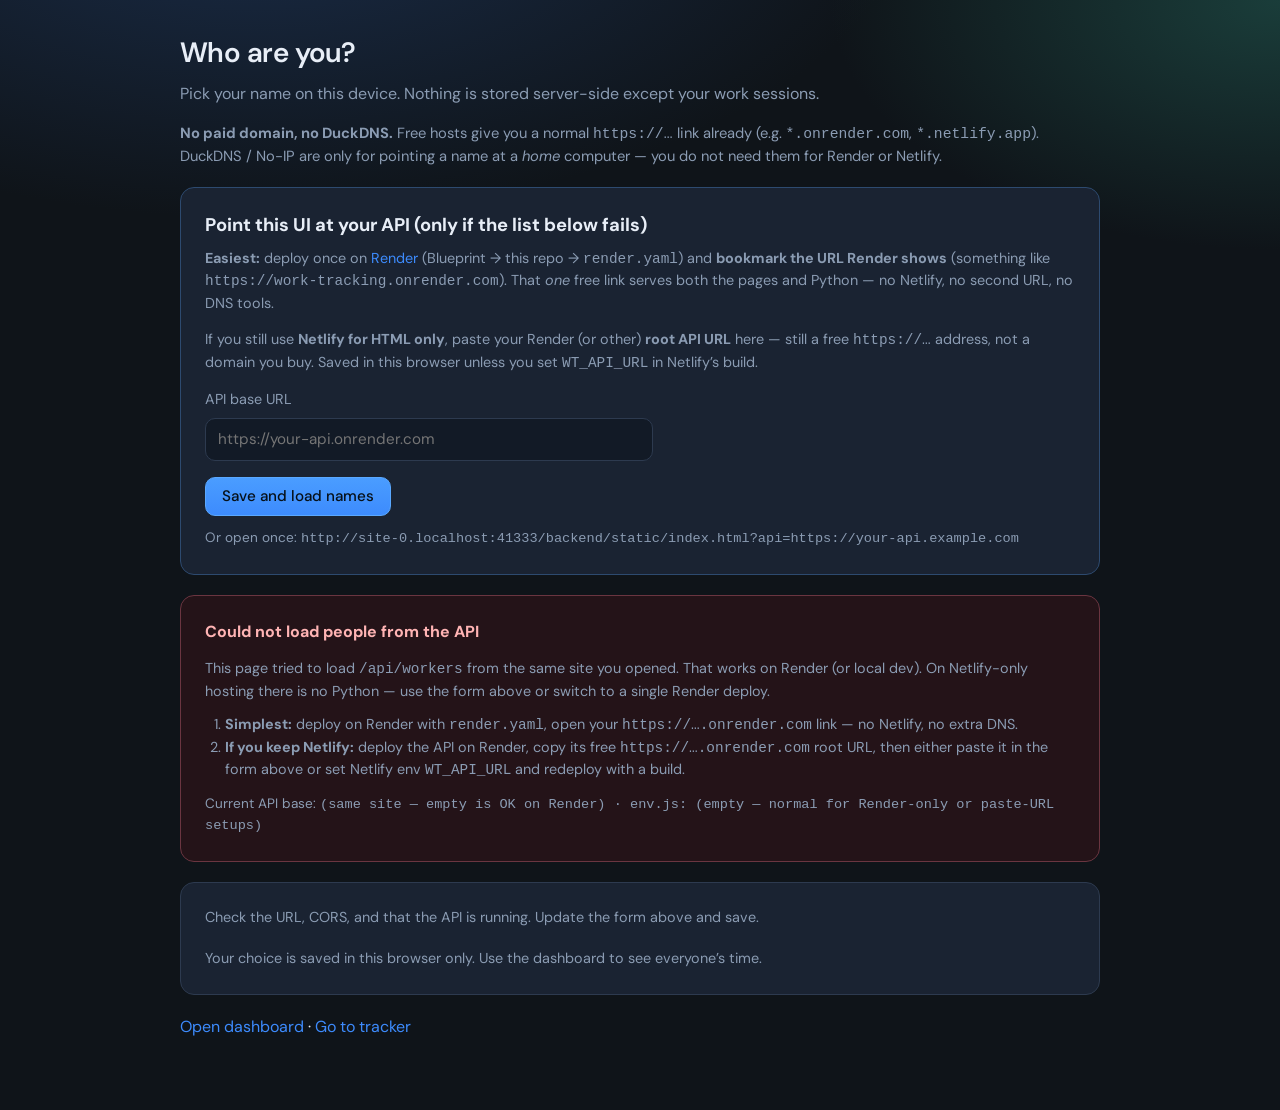
==== backend/static/index.html @ d48763ad "Initial commit: work tracking (FastAPI + static UI) Add time tracking for three people with session " ====
<!DOCTYPE html>
<html lang="en">
  <head>
    <meta charset="UTF-8" />
    <meta name="viewport" content="width=device-width, initial-scale=1" />
    <title>Who is working?</title>
    <link rel="preconnect" href="https://fonts.googleapis.com" />
    <link rel="preconnect" href="https://fonts.gstatic.com" crossorigin />
    <link
      href="https://fonts.googleapis.com/css2?family=DM+Sans:ital,opsz,wght@0,9..40,400;0,9..40,500;0,9..40,600;0,9..40,700;1,9..40,400&display=swap"
      rel="stylesheet"
    />
    <link rel="stylesheet" href="styles.css" />
  </head>
  <body>
    <div class="shell">
      <h1>Who are you?</h1>
      <p class="sub">Pick your name on this device. Nothing is stored server-side except your work sessions.</p>
      <p class="muted" style="margin: -1rem 0 1.25rem; font-size: 0.92rem">
        <strong>No paid domain, no DuckDNS.</strong> Free hosts give you a normal <code>https://…</code> link already (e.g.
        <code>*.onrender.com</code>, <code>*.netlify.app</code>). DuckDNS / No-IP are only for pointing a name at a
        <em>home</em> computer — you do not need them for Render or Netlify.
      </p>

      <div id="api-setup" class="card" style="display: none; border-color: #2d4a6f">
        <h2 style="font-size: 1.15rem; margin: 0 0 0.5rem">Point this UI at your API (only if the list below fails)</h2>
        <p class="muted" style="margin-top: 0">
          <strong>Easiest:</strong> deploy once on
          <a href="https://render.com" target="_blank" rel="noopener">Render</a> (Blueprint → this repo → <code>render.yaml</code>) and
          <strong>bookmark the URL Render shows</strong> (something like <code>https://work-tracking.onrender.com</code>). That
          <em>one</em> free link serves both the pages and Python — no Netlify, no second URL, no DNS tools.
        </p>
        <p class="muted" style="margin-top: 0.75rem">
          If you still use <strong>Netlify for HTML only</strong>, paste your Render (or other) <strong>root API URL</strong> here — still a
          free <code>https://…</code> address, not a domain you buy. Saved in this browser unless you set
          <code>WT_API_URL</code> in Netlify’s build.
        </p>
        <label class="muted" for="api-url-input" style="display: block; margin-top: 0.75rem">API base URL</label>
        <input
          id="api-url-input"
          class="api-url-field"
          type="url"
          autocomplete="url"
          placeholder="https://your-api.onrender.com"
        />
        <div class="row" style="margin-top: 0.5rem">
          <button type="button" class="btn btn-primary" id="api-url-save">Save and load names</button>
        </div>
        <p class="muted" style="margin: 0.75rem 0 0; font-size: 0.85rem">
          Or open once:
          <code style="word-break: break-all" id="api-example"></code>
        </p>
      </div>

      <div id="api-error" class="card" style="display: none; border-color: #6a3540; background: #241318">
        <strong style="color: #ffb4b4">Could not load people from the API</strong>
        <p class="muted" style="margin-bottom: 0.75rem">
          This page tried to load <code>/api/workers</code> from the same site you opened. That works on Render (or local dev). On
          Netlify-only hosting there is no Python — use the form above or switch to a single Render deploy.
        </p>
        <ol class="muted" style="margin: 0 0 0.75rem; padding-left: 1.25rem">
          <li>
            <strong>Simplest:</strong> deploy on Render with <code>render.yaml</code>, open your
            <code>https://….onrender.com</code> link — no Netlify, no extra DNS.
          </li>
          <li>
            <strong>If you keep Netlify:</strong> deploy the API on Render, copy its free <code>https://….onrender.com</code> root URL, then
            either paste it in the form above or set Netlify env <code>WT_API_URL</code> and redeploy with a build.
          </li>
        </ol>
        <p class="muted" style="margin: 0; font-size: 0.85rem">
          Current API base: <code id="api-base-shown">(empty)</code>
        </p>
      </div>
      <div id="people-card" class="card">
        <div id="people" class="people"></div>
        <p class="muted" style="margin-top: 1.25rem; margin-bottom: 0">
          Your choice is saved in this browser only. Use the dashboard to see everyone’s time.
        </p>
      </div>
      <p><a href="dashboard.html">Open dashboard</a> · <a href="work.html">Go to tracker</a></p>
    </div>
    <script src="env.js"></script>
    <script src="config.js"></script>
    <script src="api.js"></script>
    <script>
      const setup = document.getElementById("api-setup");
      const peopleCard = document.getElementById("people-card");
      document.getElementById("api-example").textContent =
        window.location.origin + window.location.pathname + "?api=https://your-api.example.com";

      function normalizeApiUrl(raw) {
        let s = String(raw || "").trim();
        if (!s) return "";
        s = s.replace(/\/+$/, "");
        if (!/^https?:\/\//i.test(s)) s = "https://" + s;
        return s;
      }

      document.getElementById("api-url-save").addEventListener("click", () => {
        const v = normalizeApiUrl(document.getElementById("api-url-input").value);
        if (!v) {
          alert("Paste your API URL, e.g. https://something.onrender.com");
          return;
        }
        try {
          localStorage.setItem("wt_api_base", v);
        } catch (e) {
          alert("Could not save (private window?). Try ?api=… in the address bar instead.");
          return;
        }
        location.reload();
      });

      async function load() {
        const err = document.getElementById("api-error");
        err.style.display = "none";
        const baseShown = document.getElementById("api-base-shown");
        const envHint =
          typeof window.__ENV_WT_API__ !== "undefined" && String(window.__ENV_WT_API__).trim()
            ? String(window.__ENV_WT_API__).trim()
            : "(empty — normal for Render-only or paste-URL setups)";
        baseShown.textContent =
          (window.__WT_API_BASE__ || "(same site — empty is OK on Render)") + " · env.js: " + envHint;

        const box = document.getElementById("people");
        box.innerHTML = '<p class="muted" style="margin:0">Loading…</p>';

        let workers;
        try {
          const r = await fetch(apiUrl("/api/workers"));
          const text = await r.text();
          if (!r.ok) {
            throw new Error("HTTP " + r.status + ": " + text.slice(0, 200));
          }
          workers = JSON.parse(text);
        } catch (e) {
          err.style.display = "block";
          setup.style.display = "block";
          peopleCard.style.display = "block";
          document.getElementById("api-url-input").value = window.__WT_API_BASE__ || "";
          box.innerHTML =
            '<p class="muted" style="margin:0">Check the URL, CORS, and that the API is running. Update the form above and save.</p>';
          console.error(e);
          return;
        }

        if (!Array.isArray(workers) || workers.length === 0) {
          err.style.display = "block";
          setup.style.display = "block";
          box.innerHTML = '<p class="muted" style="margin:0">Server returned no workers.</p>';
          return;
        }

        err.style.display = "none";
        setup.style.display = "none";
        peopleCard.style.display = "block";
        for (const w of workers) {
          const b = document.createElement("button");
          b.type = "button";
          b.className = "person";
          b.textContent = w.display_name;
          b.addEventListener("click", () => {
            localStorage.setItem("wt_worker_id", String(w.id));
            localStorage.setItem("wt_worker_name", w.display_name);
            window.location.href = "work.html";
          });
          box.appendChild(b);
        }
      }

      peopleCard.style.display = "block";
      load();
    </script>
  </body>
</html>
---- backend/static/styles.css ----
:root {
  --bg: #0f1419;
  --surface: #1a2332;
  --border: #2d3a4f;
  --text: #e8eef7;
  --muted: #8b9cb3;
  --accent: #3d8bfd;
  --accent-dim: #2654a3;
  --success: #3dd68c;
  --warning: #f5a524;
  --danger: #f55555;
  --font: "DM Sans", system-ui, sans-serif;
}

* {
  box-sizing: border-box;
}

body {
  margin: 0;
  min-height: 100vh;
  font-family: var(--font);
  background: radial-gradient(1200px 600px at 20% -10%, #1a2d4a 0%, transparent 55%),
    radial-gradient(900px 500px at 100% 0%, #1a3d3a 0%, transparent 50%), var(--bg);
  color: var(--text);
  line-height: 1.5;
}

a {
  color: var(--accent);
  text-decoration: none;
}

a:hover {
  text-decoration: underline;
}

.shell {
  max-width: 960px;
  margin: 0 auto;
  padding: 2rem 1.25rem 4rem;
}

h1 {
  font-weight: 600;
  letter-spacing: -0.02em;
  font-size: 1.75rem;
  margin: 0 0 0.5rem;
}

.sub {
  color: var(--muted);
  margin: 0 0 2rem;
}

.card {
  background: var(--surface);
  border: 1px solid var(--border);
  border-radius: 14px;
  padding: 1.5rem;
  margin-bottom: 1.25rem;
}

.row {
  display: flex;
  flex-wrap: wrap;
  gap: 0.75rem;
  align-items: center;
}

.btn {
  font-family: inherit;
  font-size: 0.95rem;
  font-weight: 500;
  border-radius: 10px;
  border: 1px solid var(--border);
  background: var(--surface);
  color: var(--text);
  padding: 0.55rem 1rem;
  cursor: pointer;
  transition: background 0.15s, border-color 0.15s;
}

.btn:hover {
  border-color: var(--muted);
  background: #223044;
}

.btn-primary {
  background: linear-gradient(180deg, #4a9dff, var(--accent));
  border-color: #5aa8ff;
  color: #061018;
}

.btn-primary:hover {
  filter: brightness(1.05);
}

.btn-danger {
  border-color: #8a3030;
  background: #3a1a1a;
  color: #ffb4b4;
}

.btn-danger:hover {
  background: #4a2222;
}

.btn-ghost {
  background: transparent;
}

.people {
  display: grid;
  grid-template-columns: repeat(auto-fit, minmax(200px, 1fr));
  gap: 1rem;
}

.person {
  display: block;
  padding: 1.25rem 1rem;
  border-radius: 12px;
  border: 1px solid var(--border);
  background: #151d2a;
  color: var(--text);
  text-align: center;
  font-size: 1.1rem;
  font-weight: 600;
  cursor: pointer;
  transition: transform 0.12s, border-color 0.12s;
}

.person:hover {
  border-color: var(--accent);
  transform: translateY(-2px);
}

.nav-top {
  display: flex;
  justify-content: space-between;
  align-items: center;
  margin-bottom: 1.5rem;
  flex-wrap: wrap;
  gap: 0.75rem;
}

.badge {
  display: inline-block;
  padding: 0.2rem 0.55rem;
  border-radius: 999px;
  font-size: 0.75rem;
  font-weight: 600;
  background: #223044;
  color: var(--muted);
}

.badge-live {
  background: #1a3d2a;
  color: var(--success);
}

.timer {
  font-variant-numeric: tabular-nums;
  font-size: 2.5rem;
  font-weight: 700;
  letter-spacing: -0.03em;
}

table {
  width: 100%;
  border-collapse: collapse;
  font-size: 0.92rem;
}

th,
td {
  text-align: left;
  padding: 0.65rem 0.5rem;
  border-bottom: 1px solid var(--border);
}

th {
  color: var(--muted);
  font-weight: 500;
  font-size: 0.8rem;
  text-transform: uppercase;
  letter-spacing: 0.04em;
}

.muted {
  color: var(--muted);
  font-size: 0.9rem;
}

.log {
  font-size: 0.82rem;
  color: var(--muted);
  max-height: 140px;
  overflow-y: auto;
  margin-top: 0.75rem;
  padding: 0.5rem;
  background: #121a26;
  border-radius: 8px;
  border: 1px solid var(--border);
}

.thumb {
  max-width: 120px;
  max-height: 72px;
  border-radius: 6px;
  border: 1px solid var(--border);
  object-fit: cover;
}

.flex-between {
  display: flex;
  justify-content: space-between;
  align-items: flex-start;
  gap: 1rem;
  flex-wrap: wrap;
}

.api-url-field {
  width: 100%;
  max-width: 28rem;
  font: inherit;
  font-size: 0.95rem;
  padding: 0.55rem 0.75rem;
  border-radius: 10px;
  border: 1px solid var(--border);
  background: #121a26;
  color: var(--text);
  margin: 0.5rem 0;
}

.api-url-field:focus {
  outline: none;
  border-color: var(--accent);
}
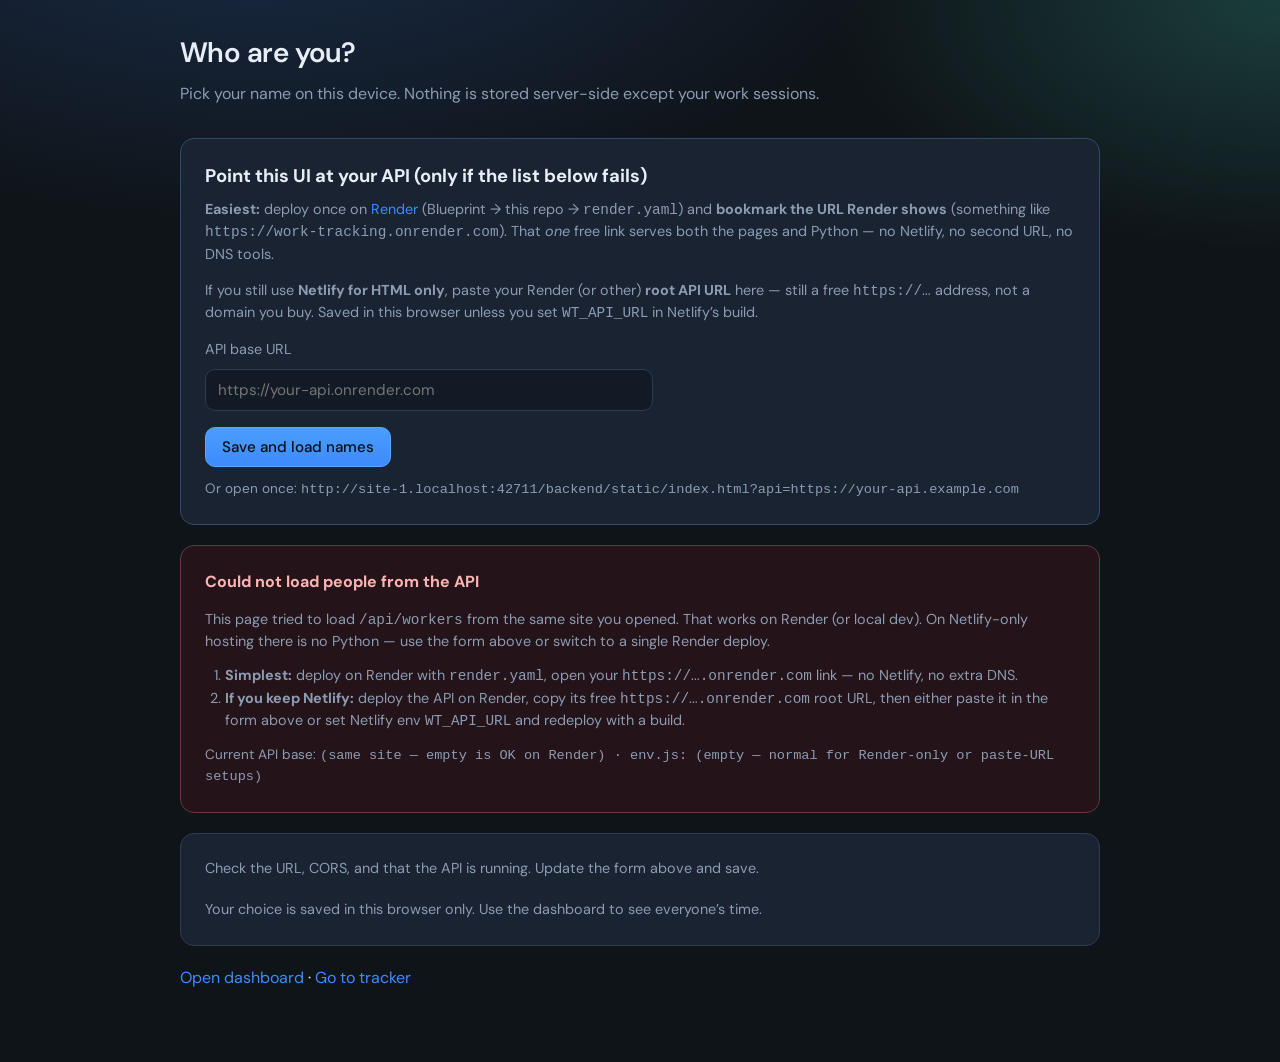
==== commit 60a76e72: "Remove hosting explainer blurb from home page Made-with: Cursor" ====
--- a/backend/static/index.html
+++ b/backend/static/index.html
@@ -16,11 +16,6 @@
     <div class="shell">
       <h1>Who are you?</h1>
       <p class="sub">Pick your name on this device. Nothing is stored server-side except your work sessions.</p>
-      <p class="muted" style="margin: -1rem 0 1.25rem; font-size: 0.92rem">
-        <strong>No paid domain, no DuckDNS.</strong> Free hosts give you a normal <code>https://…</code> link already (e.g.
-        <code>*.onrender.com</code>, <code>*.netlify.app</code>). DuckDNS / No-IP are only for pointing a name at a
-        <em>home</em> computer — you do not need them for Render or Netlify.
-      </p>
 
       <div id="api-setup" class="card" style="display: none; border-color: #2d4a6f">
         <h2 style="font-size: 1.15rem; margin: 0 0 0.5rem">Point this UI at your API (only if the list below fails)</h2>
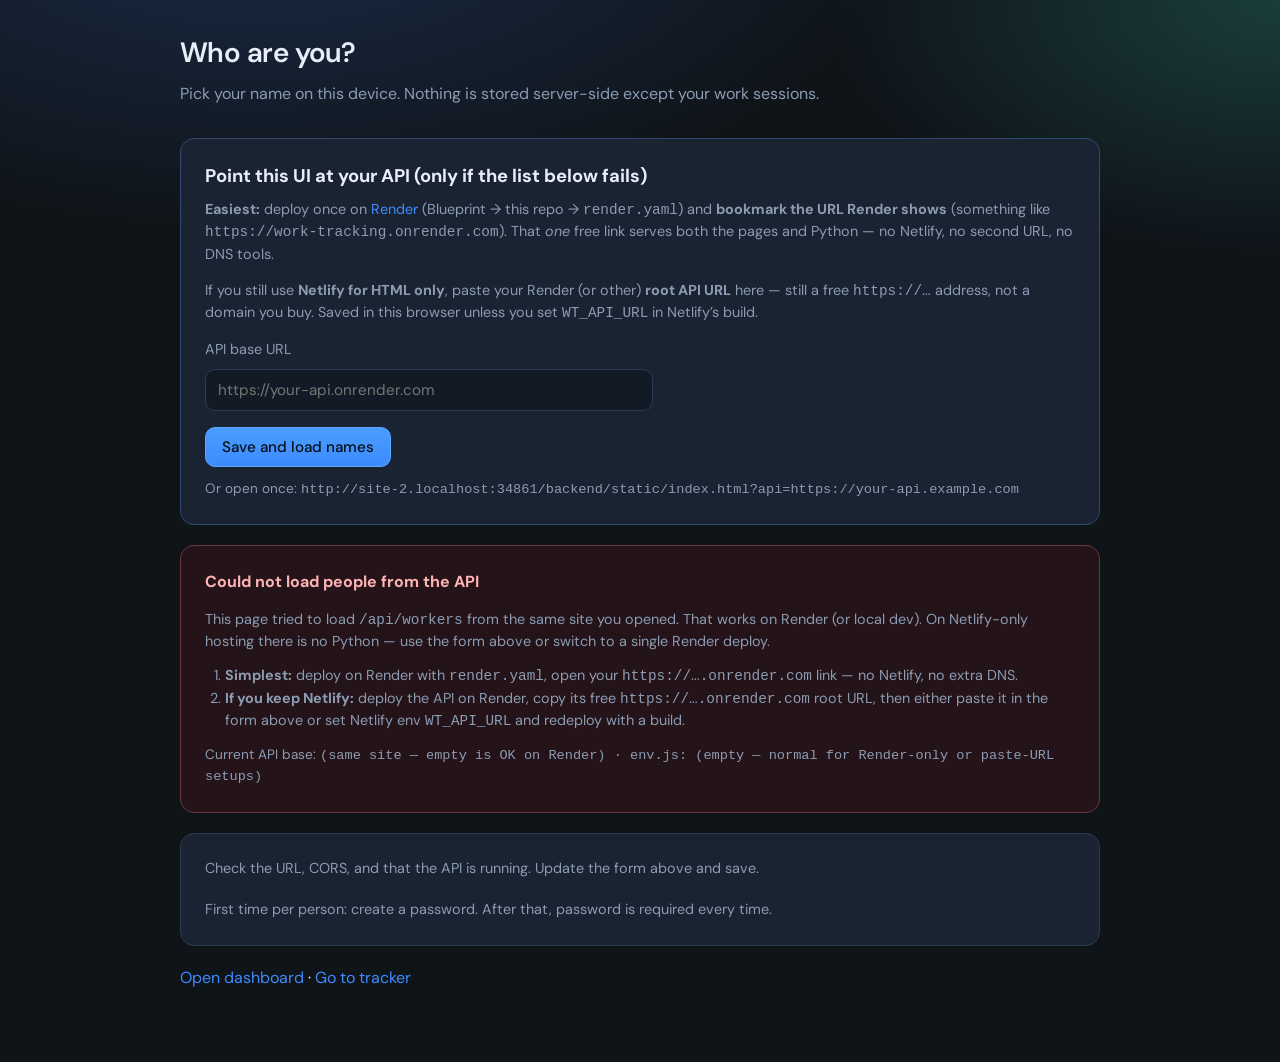
==== commit 1ca60b2f: "Improve UX with modals and add safer data persistence. Replace browser prompts with in-app dialogs, " ====
--- a/backend/static/index.html
+++ b/backend/static/index.html
@@ -70,10 +70,21 @@
       <div id="people-card" class="card">
         <div id="people" class="people"></div>
         <p class="muted" style="margin-top: 1.25rem; margin-bottom: 0">
-          Your choice is saved in this browser only. Use the dashboard to see everyone’s time.
+          First time per person: create a password. After that, password is required every time.
         </p>
       </div>
       <p><a href="dashboard.html">Open dashboard</a> · <a href="work.html">Go to tracker</a></p>
+    </div>
+    <div id="authModal" class="modal-backdrop" aria-hidden="true">
+      <div class="modal" role="dialog" aria-modal="true" aria-labelledby="authModalTitle">
+        <h3 id="authModalTitle" class="modal-title">Password</h3>
+        <p id="authModalSub" class="modal-sub muted"></p>
+        <input id="authModalInput" class="modal-input" type="password" autocomplete="current-password" />
+        <div class="row" style="margin-top: 0.75rem; justify-content: flex-end">
+          <button id="authModalCancel" type="button" class="btn btn-ghost">Cancel</button>
+          <button id="authModalOk" type="button" class="btn btn-primary">Continue</button>
+        </div>
+      </div>
     </div>
     <script src="env.js"></script>
     <script src="config.js"></script>
@@ -90,6 +101,44 @@
         s = s.replace(/\/+$/, "");
         if (!/^https?:\/\//i.test(s)) s = "https://" + s;
         return s;
+      }
+
+      function askPasswordModal(title, subtitle) {
+        const backdrop = document.getElementById("authModal");
+        const titleEl = document.getElementById("authModalTitle");
+        const subEl = document.getElementById("authModalSub");
+        const input = document.getElementById("authModalInput");
+        const btnCancel = document.getElementById("authModalCancel");
+        const btnOk = document.getElementById("authModalOk");
+        titleEl.textContent = title;
+        subEl.textContent = subtitle;
+        input.value = "";
+        backdrop.classList.add("open");
+        input.focus();
+        return new Promise((resolve) => {
+          let done = false;
+          const cleanup = () => {
+            backdrop.classList.remove("open");
+            btnCancel.removeEventListener("click", onCancel);
+            btnOk.removeEventListener("click", onOk);
+            input.removeEventListener("keydown", onKey);
+          };
+          const finish = (value) => {
+            if (done) return;
+            done = true;
+            cleanup();
+            resolve(value);
+          };
+          const onCancel = () => finish(null);
+          const onOk = () => finish(input.value);
+          const onKey = (e) => {
+            if (e.key === "Escape") finish(null);
+            if (e.key === "Enter") finish(input.value);
+          };
+          btnCancel.addEventListener("click", onCancel);
+          btnOk.addEventListener("click", onOk);
+          input.addEventListener("keydown", onKey);
+        });
       }
 
       document.getElementById("api-url-save").addEventListener("click", () => {
@@ -154,11 +203,32 @@
           const b = document.createElement("button");
           b.type = "button";
           b.className = "person";
-          b.textContent = w.display_name;
-          b.addEventListener("click", () => {
-            localStorage.setItem("wt_worker_id", String(w.id));
-            localStorage.setItem("wt_worker_name", w.display_name);
-            window.location.href = "work.html";
+          b.textContent = w.display_name + (w.has_password ? "" : " (setup password)");
+          b.addEventListener("click", async () => {
+            const password = await askPasswordModal(
+              w.has_password ? `Enter password for ${w.display_name}` : `Create password for ${w.display_name}`,
+              w.has_password
+                ? "Type your password to continue."
+                : "First login for this person: create a password (min 4 chars)."
+            );
+            if (password == null) return;
+            try {
+              const r = await fetch(apiUrl(`/api/workers/${w.id}/login`), {
+                method: "POST",
+                headers: { "Content-Type": "application/json" },
+                body: JSON.stringify({ password }),
+              });
+              if (!r.ok) {
+                alert(await r.text());
+                return;
+              }
+              const login = await r.json();
+              localStorage.setItem("wt_worker_id", String(login.worker_id));
+              localStorage.setItem("wt_worker_name", login.worker_name);
+              window.location.href = "work.html";
+            } catch (e) {
+              alert("Login failed. Check API connection.");
+            }
           });
           box.appendChild(b);
         }
--- a/backend/static/styles.css
+++ b/backend/static/styles.css
@@ -220,6 +220,56 @@
   flex-wrap: wrap;
 }
 
+.modal-backdrop {
+  position: fixed;
+  inset: 0;
+  background: rgba(0, 0, 0, 0.62);
+  display: none;
+  align-items: center;
+  justify-content: center;
+  z-index: 1000;
+  padding: 1rem;
+}
+
+.modal-backdrop.open {
+  display: flex;
+}
+
+.modal {
+  width: min(560px, 100%);
+  background: #151f2d;
+  border: 1px solid var(--border);
+  border-radius: 14px;
+  padding: 1rem;
+  box-shadow: 0 18px 45px rgba(0, 0, 0, 0.5);
+}
+
+.modal-title {
+  margin: 0 0 0.5rem;
+  font-size: 1.05rem;
+}
+
+.modal-sub {
+  margin: 0 0 0.75rem;
+}
+
+.modal-input,
+.modal-textarea {
+  width: 100%;
+  font: inherit;
+  font-size: 0.95rem;
+  padding: 0.55rem 0.7rem;
+  border-radius: 10px;
+  border: 1px solid var(--border);
+  background: #101825;
+  color: var(--text);
+}
+
+.modal-textarea {
+  min-height: 100px;
+  resize: vertical;
+}
+
 .api-url-field {
   width: 100%;
   max-width: 28rem;
